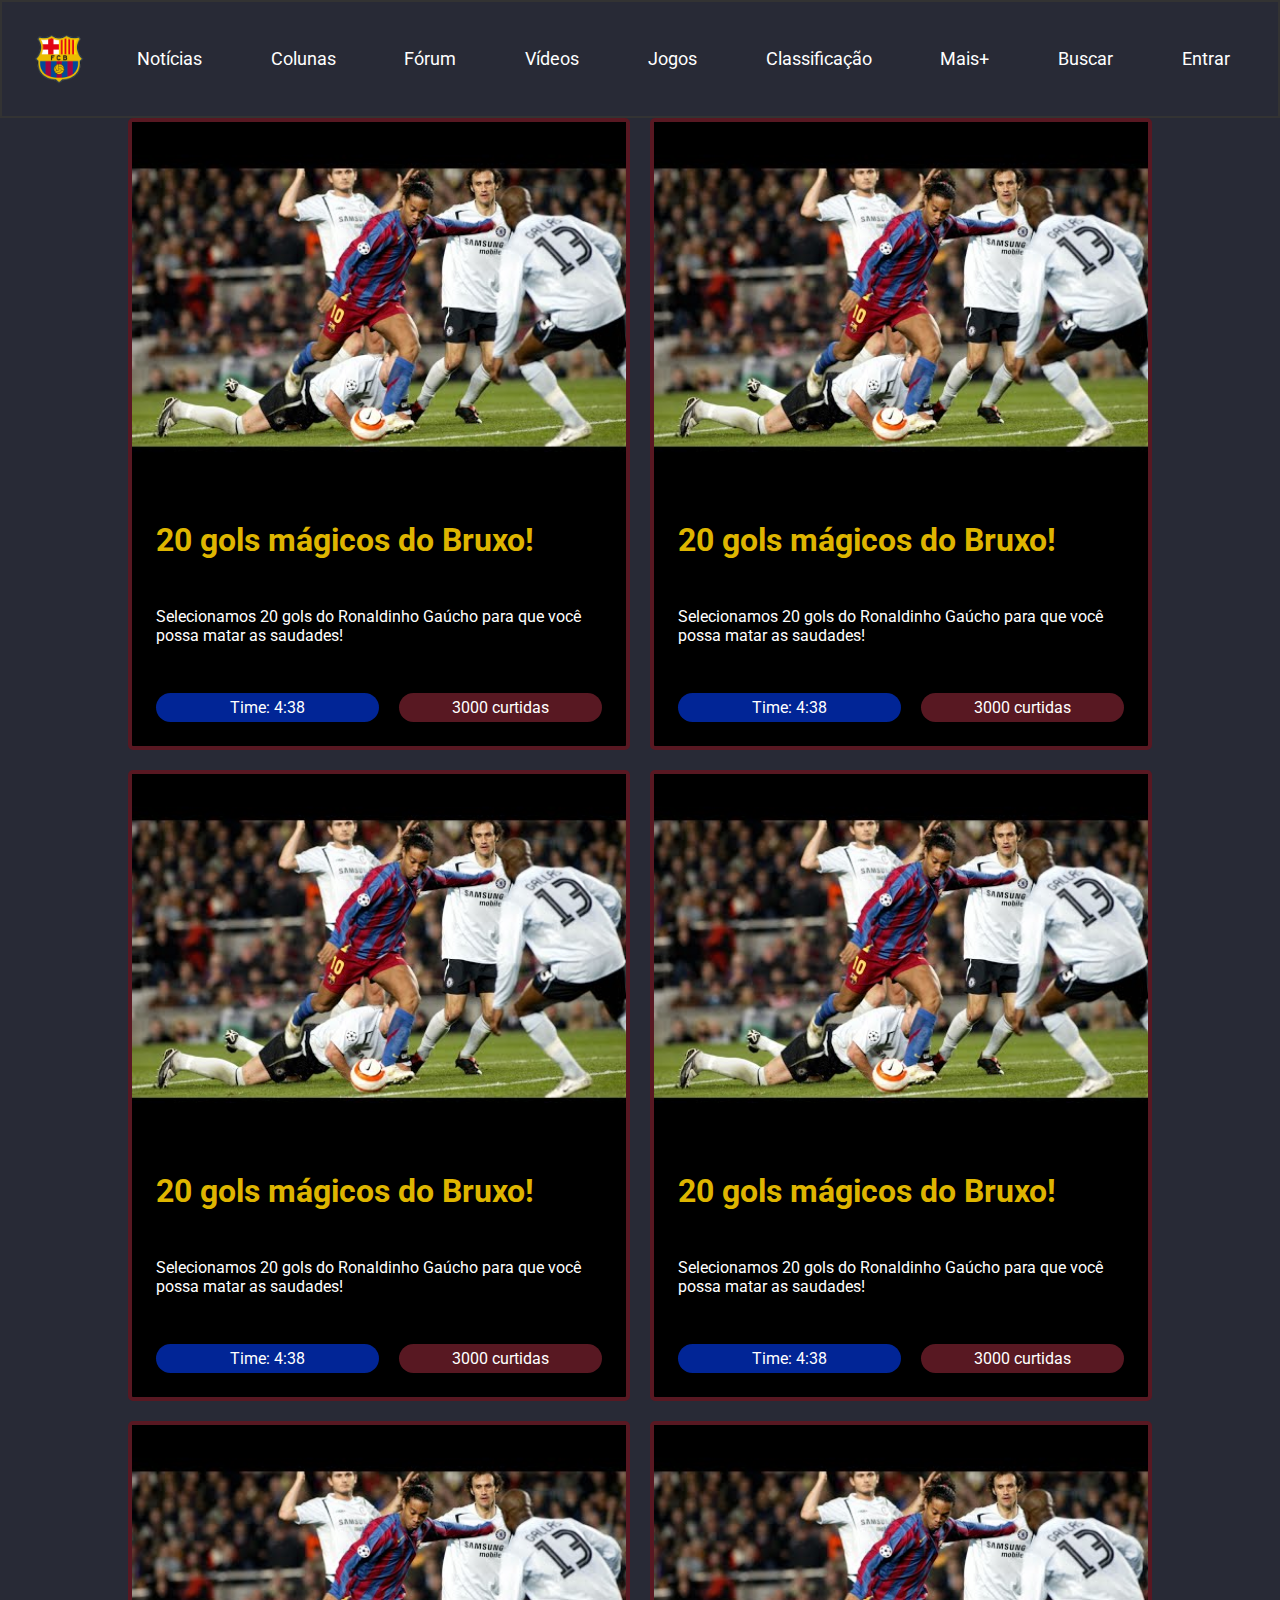
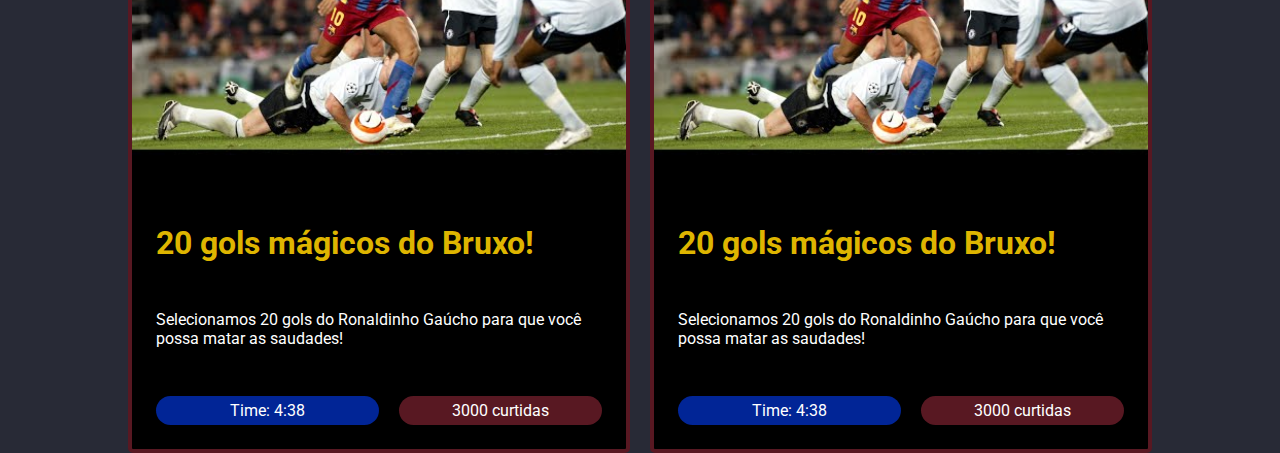
==== PageVideo/videos.html @ 74b9d0af "page-videos-css-grid" ====
<!DOCTYPE html>
<html lang="en">

<head>
  <meta charset="UTF-8">
  <meta name="viewport" content="width=device-width, initial-scale=1.0">
  <title>Meu Barça!</title>
  <link rel="stylesheet" href="style.css">
  <link rel="stylesheet" href="../styles/globalstyle.css">


  <link href="https://fonts.googleapis.com/css2?family=Roboto:ital,wght@0,500;0,700;1,300&display=swap"
    rel="stylesheet">
  <link rel="icon" href="../assents/barcelona.png" type="image/x-icon" />
</head>

<body>

  <header>
    <div class="header">
      <img src="../assents/barcelona.png" alt="Barcelona">
      <a href="../index/index.html"> Notícias</a>
      <a href="/"> Colunas</a>
      <a href="/"> Fórum</a>
      <a href="../PageVideo/videos.html"> Vídeos</a>
      <a href="/"> Jogos</a>
      <a href="/"> Classificação</a>
      <a href="/"> Mais+</a>
      <a href="/"> Buscar</a>
      <!-- Target fará com que abra em outra página -->
      <a href="/" target="_blanck"> Entrar</a>
    </div>
  </header>

  <section class="cards">
    <div class="card">
      <div class="card_image_container">
        <img src="../assents/page-videos/ronaldinho.jpg" alt="20 Gols Mágicos de Ronaldinho Gaúcho">


        <div class="card_content">
          <h1>20 gols mágicos do Bruxo!</h1>
          <p> Selecionamos 20 gols do Ronaldinho Gaúcho para que você possa matar as saudades!</p>

        </div>

        <div class="card_info">
          <p class="time">Time: 4:38</p>
          <p class="likes">3000 curtidas</p>
        </div>

      </div>
    </div>

    <div class="card">
      <div class="card_image_container">
        <img src="../assents/page-videos/ronaldinho.jpg" alt="20 Gols Mágicos de Ronaldinho Gaúcho">


        <div class="card_content">
          <h1>20 gols mágicos do Bruxo!</h1>
          <p> Selecionamos 20 gols do Ronaldinho Gaúcho para que você possa matar as saudades!</p>

        </div>

        <div class="card_info">
          <p class="time">Time: 4:38</p>
          <p class="likes">3000 curtidas</p>
        </div>

      </div>
    </div>

    <div class="card">
      <div class="card_image_container">
        <img src="../assents/page-videos/ronaldinho.jpg" alt="20 Gols Mágicos de Ronaldinho Gaúcho">


        <div class="card_content">
          <h1>20 gols mágicos do Bruxo!</h1>
          <p> Selecionamos 20 gols do Ronaldinho Gaúcho para que você possa matar as saudades!</p>

        </div>

        <div class="card_info">
          <p class="time">Time: 4:38</p>
          <p class="likes">3000 curtidas</p>
        </div>

      </div>
    </div>

    <div class="card">
      <div class="card_image_container">
        <img src="../assents/page-videos/ronaldinho.jpg" alt="20 Gols Mágicos de Ronaldinho Gaúcho">


        <div class="card_content">
          <h1>20 gols mágicos do Bruxo!</h1>
          <p> Selecionamos 20 gols do Ronaldinho Gaúcho para que você possa matar as saudades!</p>

        </div>

        <div class="card_info">
          <p class="time">Time: 4:38</p>
          <p class="likes">3000 curtidas</p>
        </div>

      </div>
    </div>

    <div class="card">
      <div class="card_image_container">
        <img src="../assents/page-videos/ronaldinho.jpg" alt="20 Gols Mágicos de Ronaldinho Gaúcho">


        <div class="card_content">
          <h1>20 gols mágicos do Bruxo!</h1>
          <p> Selecionamos 20 gols do Ronaldinho Gaúcho para que você possa matar as saudades!</p>

        </div>

        <div class="card_info">
          <p class="time">Time: 4:38</p>
          <p class="likes">3000 curtidas</p>
        </div>

      </div>
    </div>

    <div class="card">
      <div class="card_image_container">
        <img src="../assents/page-videos/ronaldinho.jpg" alt="20 Gols Mágicos de Ronaldinho Gaúcho">


        <div class="card_content">
          <h1>20 gols mágicos do Bruxo!</h1>
          <p> Selecionamos 20 gols do Ronaldinho Gaúcho para que você possa matar as saudades!</p>

        </div>

        <div class="card_info">
          <p class="time">Time: 4:38</p>
          <p class="likes">3000 curtidas</p>
        </div>

      </div>
    </div>





  </section>




</body>

</html>
---- PageVideo/style.css ----
.cards{
  max-width: 80vw;
  /* centralizar */
  margin: 0 auto;

  display:grid;
  grid-template-columns:  1fr 1fr;
  gap:20px

}

.card{
  background-color: var(--preto);
  border: 4px solid var(--grena);
  border-radius: 5px;
 
  margin: 0 auto;
  
}

.card_image_container img{
  width:100%; 
}

.card_content h1{
  color: var(--amarelo);
  padding: 24px;
  align-items: center;
}

.card_content p{
  color: var(--branco);
  padding: 24px;
}

.card_info{
  display: grid;
  grid-template-columns: 1fr 1fr;
  color: var(--branco);
  padding: 24px;
  text-align: center;
  margin-left: 110 ;

 
}

 .time {
    background-color: var(--azul);
   
    padding: 5px 20px;
    border-radius: 25px;
    
 
}

.likes {
  background-color: var(--grena);
 
  padding: 5px 20px;
  border-radius: 25px;
  margin-left: 20px;
  

}


:root {
  --grena:#581822;
  --azul: #012596;
  --amarelo: #deb500;
  --branco:#ffff;
  --preto:#000;
}
---- styles/globalstyle.css ----
*{
  margin: 0;
  padding: 0;
  border: 0;
}

body{
  background-color: #282a36;
  font-family: 'Roboto', sans-serif;
}


a{
  color: var(--amarelo)
}

.header{
  padding: 32px;
  background-color: #282a36;
  border: 2px solid #333333;
  display: flex;
  align-items: center;
  justify-content: space-between;
  
}

.header a {
 
  text-align: center;
  align-items: center;
  color: white;
  font-size:18px;
  line-height: 28px;
  margin: 0 16px;
  text-decoration: none;


}

header div a:hover{
  cursor:pointer;
  color: var(--grena);
  transition: 0.2s;
}
 header div img{
   width: 50px;
   height: 50px;

 }

:root {
  --grena:#581822;
  --azul: #012596;
  --amarelo: #deb500;
  --branco:#ffff
}

h1{
  color:var(--branco)
}
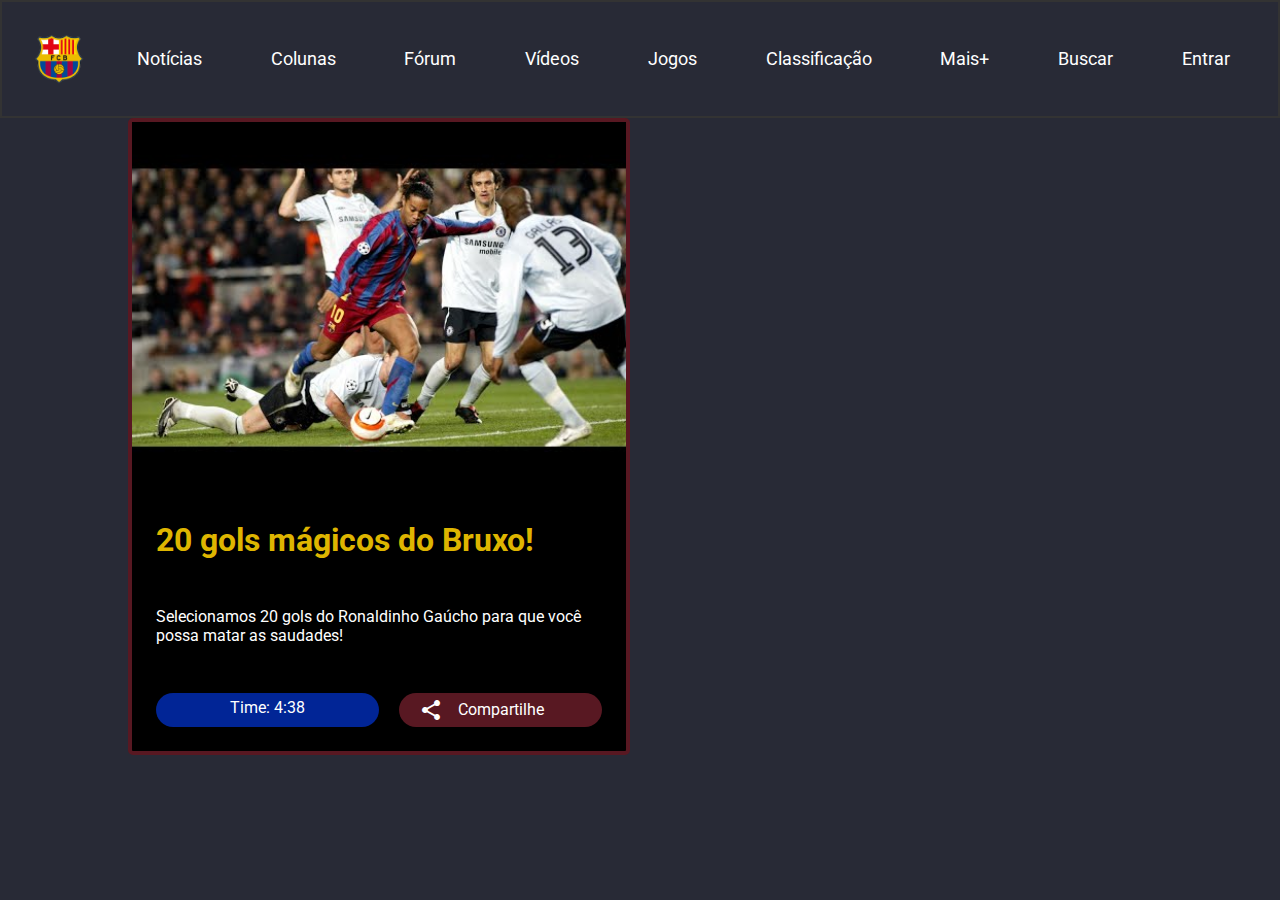
==== commit 07d69343: "modal" ====
--- a/PageVideo/videos.html
+++ b/PageVideo/videos.html
@@ -9,9 +9,11 @@
   <link rel="stylesheet" href="../styles/globalstyle.css">
 
 
+
   <link href="https://fonts.googleapis.com/css2?family=Roboto:ital,wght@0,500;0,700;1,300&display=swap"
     rel="stylesheet">
   <link rel="icon" href="../assents/barcelona.png" type="image/x-icon" />
+  <link href="https://fonts.googleapis.com/icon?family=Material+Icons" rel="stylesheet">
 </head>
 
 <body>
@@ -46,112 +48,39 @@
 
         <div class="card_info">
           <p class="time">Time: 4:38</p>
-          <p class="likes">3000 curtidas</p>
-        </div>
 
-      </div>
-    </div>
+          <div class="likes">
 
-    <div class="card">
-      <div class="card_image_container">
-        <img src="../assents/page-videos/ronaldinho.jpg" alt="20 Gols Mágicos de Ronaldinho Gaúcho">
+            <span class="material-icons">
+              share
+            </span>
+            <p>Compartilhe </p>
+          </div>
 
 
-        <div class="card_content">
-          <h1>20 gols mágicos do Bruxo!</h1>
-          <p> Selecionamos 20 gols do Ronaldinho Gaúcho para que você possa matar as saudades!</p>
-
-        </div>
-
-        <div class="card_info">
-          <p class="time">Time: 4:38</p>
-          <p class="likes">3000 curtidas</p>
-        </div>
-
-      </div>
-    </div>
-
-    <div class="card">
-      <div class="card_image_container">
-        <img src="../assents/page-videos/ronaldinho.jpg" alt="20 Gols Mágicos de Ronaldinho Gaúcho">
-
-
-        <div class="card_content">
-          <h1>20 gols mágicos do Bruxo!</h1>
-          <p> Selecionamos 20 gols do Ronaldinho Gaúcho para que você possa matar as saudades!</p>
-
-        </div>
-
-        <div class="card_info">
-          <p class="time">Time: 4:38</p>
-          <p class="likes">3000 curtidas</p>
-        </div>
-
-      </div>
-    </div>
-
-    <div class="card">
-      <div class="card_image_container">
-        <img src="../assents/page-videos/ronaldinho.jpg" alt="20 Gols Mágicos de Ronaldinho Gaúcho">
-
-
-        <div class="card_content">
-          <h1>20 gols mágicos do Bruxo!</h1>
-          <p> Selecionamos 20 gols do Ronaldinho Gaúcho para que você possa matar as saudades!</p>
-
-        </div>
-
-        <div class="card_info">
-          <p class="time">Time: 4:38</p>
-          <p class="likes">3000 curtidas</p>
-        </div>
-
-      </div>
-    </div>
-
-    <div class="card">
-      <div class="card_image_container">
-        <img src="../assents/page-videos/ronaldinho.jpg" alt="20 Gols Mágicos de Ronaldinho Gaúcho">
-
-
-        <div class="card_content">
-          <h1>20 gols mágicos do Bruxo!</h1>
-          <p> Selecionamos 20 gols do Ronaldinho Gaúcho para que você possa matar as saudades!</p>
-
-        </div>
-
-        <div class="card_info">
-          <p class="time">Time: 4:38</p>
-          <p class="likes">3000 curtidas</p>
-        </div>
-
-      </div>
-    </div>
-
-    <div class="card">
-      <div class="card_image_container">
-        <img src="../assents/page-videos/ronaldinho.jpg" alt="20 Gols Mágicos de Ronaldinho Gaúcho">
-
-
-        <div class="card_content">
-          <h1>20 gols mágicos do Bruxo!</h1>
-          <p> Selecionamos 20 gols do Ronaldinho Gaúcho para que você possa matar as saudades!</p>
-
-        </div>
-
-        <div class="card_info">
-          <p class="time">Time: 4:38</p>
-          <p class="likes">3000 curtidas</p>
         </div>
 
       </div>
     </div>
 
 
+  </section>
 
 
 
-  </section>
+  <div class="modal-overlay active">
+    <div class="modal">
+      <a class="close-modal">
+        <i class="material-icons"> cancel </i>
+      </a>
+
+      <div class="modal-content">
+
+      </div>
+    </div>
+
+
+  </div>
 
 
 
--- a/PageVideo/style.css
+++ b/PageVideo/style.css
@@ -59,10 +59,53 @@
   padding: 5px 20px;
   border-radius: 25px;
   margin-left: 20px;
+
+  display: flex;
+  align-items: center;
+  
   
 
 }
 
+.likes p {
+  margin-left: 15px;
+}
+
+/* MODAL */
+
+.modal-overlay{
+  background-color: rgba(0,0,0,0.7);
+  width:100%;
+  height: 100%;
+  position: fixed;
+  top: 0;
+
+  opacity: 0;
+  
+  /* Esconder a função do botão , quando ele não aparecer. */
+  visibility: hidden;
+}
+
+.modal{
+  background-color: var(--branco);
+  width: 90%;
+  height: 90%;
+  margin: 5vh auto;
+  position: relative;
+}
+
+.modal .close-modal{
+  color: var(--azul);
+  /* Ele se torna absoluto dentro do quadrante branco pq há um position relative no pai */
+  position: absolute;
+  right: 8px;
+  top:8px;
+  cursor: pointer;
+}
+
+.modal-overlay.active{
+  opacity: 1;
+}
 
 :root {
   --grena:#581822;
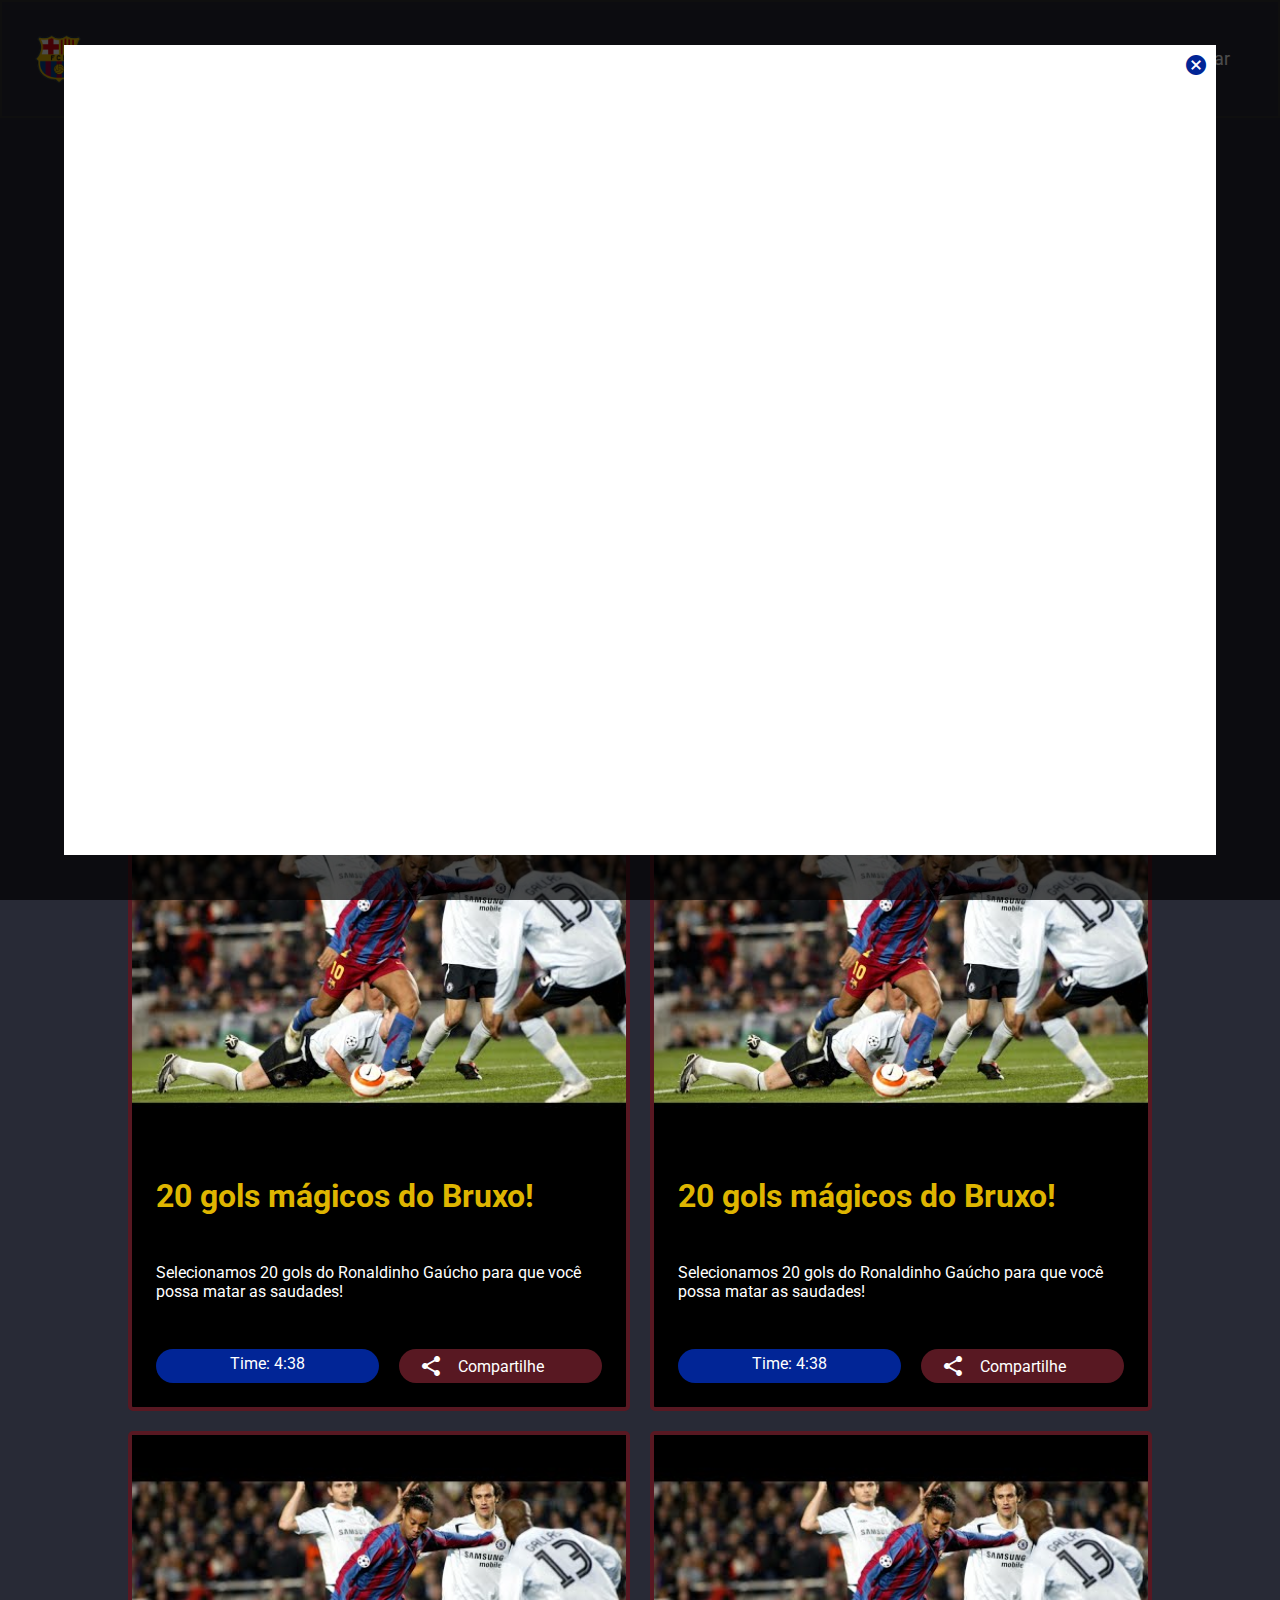
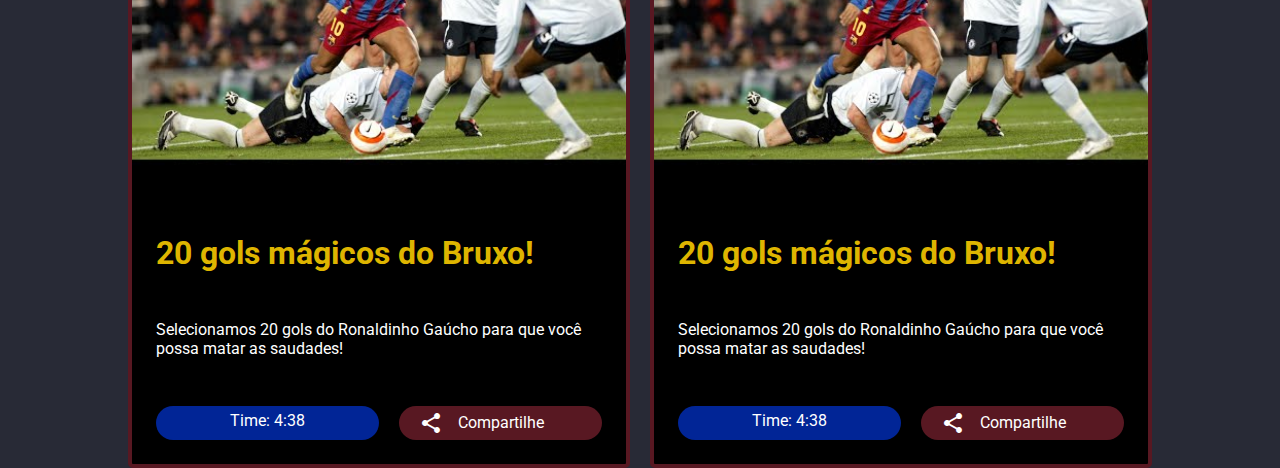
==== commit 426fee24: "controlando-modal-com-JS" ====
--- a/PageVideo/videos.html
+++ b/PageVideo/videos.html
@@ -64,6 +64,147 @@
     </div>
 
 
+    <div class="card">
+      <div class="card_image_container">
+        <img src="../assents/page-videos/ronaldinho.jpg" alt="20 Gols Mágicos de Ronaldinho Gaúcho">
+
+
+        <div class="card_content">
+          <h1>20 gols mágicos do Bruxo!</h1>
+          <p> Selecionamos 20 gols do Ronaldinho Gaúcho para que você possa matar as saudades!</p>
+
+        </div>
+
+        <div class="card_info">
+          <p class="time">Time: 4:38</p>
+
+          <div class="likes">
+
+            <span class="material-icons">
+              share
+            </span>
+            <p>Compartilhe </p>
+          </div>
+
+
+        </div>
+
+      </div>
+    </div>
+
+    <div class="card">
+      <div class="card_image_container">
+        <img src="../assents/page-videos/ronaldinho.jpg" alt="20 Gols Mágicos de Ronaldinho Gaúcho">
+
+
+        <div class="card_content">
+          <h1>20 gols mágicos do Bruxo!</h1>
+          <p> Selecionamos 20 gols do Ronaldinho Gaúcho para que você possa matar as saudades!</p>
+
+        </div>
+
+        <div class="card_info">
+          <p class="time">Time: 4:38</p>
+
+          <div class="likes">
+
+            <span class="material-icons">
+              share
+            </span>
+            <p>Compartilhe </p>
+          </div>
+
+
+        </div>
+
+      </div>
+    </div>
+
+    <div class="card">
+      <div class="card_image_container">
+        <img src="../assents/page-videos/ronaldinho.jpg" alt="20 Gols Mágicos de Ronaldinho Gaúcho">
+
+
+        <div class="card_content">
+          <h1>20 gols mágicos do Bruxo!</h1>
+          <p> Selecionamos 20 gols do Ronaldinho Gaúcho para que você possa matar as saudades!</p>
+
+        </div>
+
+        <div class="card_info">
+          <p class="time">Time: 4:38</p>
+
+          <div class="likes">
+
+            <span class="material-icons">
+              share
+            </span>
+            <p>Compartilhe </p>
+          </div>
+
+
+        </div>
+
+      </div>
+    </div>
+
+    <div class="card">
+      <div class="card_image_container">
+        <img src="../assents/page-videos/ronaldinho.jpg" alt="20 Gols Mágicos de Ronaldinho Gaúcho">
+
+
+        <div class="card_content">
+          <h1>20 gols mágicos do Bruxo!</h1>
+          <p> Selecionamos 20 gols do Ronaldinho Gaúcho para que você possa matar as saudades!</p>
+
+        </div>
+
+        <div class="card_info">
+          <p class="time">Time: 4:38</p>
+
+          <div class="likes">
+
+            <span class="material-icons">
+              share
+            </span>
+            <p>Compartilhe </p>
+          </div>
+
+
+        </div>
+
+      </div>
+    </div>
+
+    <div class="card">
+      <div class="card_image_container">
+        <img src="../assents/page-videos/ronaldinho.jpg" alt="20 Gols Mágicos de Ronaldinho Gaúcho">
+
+
+        <div class="card_content">
+          <h1>20 gols mágicos do Bruxo!</h1>
+          <p> Selecionamos 20 gols do Ronaldinho Gaúcho para que você possa matar as saudades!</p>
+
+        </div>
+
+        <div class="card_info">
+          <p class="time">Time: 4:38</p>
+
+          <div class="likes">
+
+            <span class="material-icons">
+              share
+            </span>
+            <p>Compartilhe </p>
+          </div>
+
+
+        </div>
+
+      </div>
+    </div>
+
+
   </section>
 
 
@@ -83,7 +224,7 @@
   </div>
 
 
-
+  <script src="script.js"></script>
 
 </body>
 
--- a/PageVideo/style.css
+++ b/PageVideo/style.css
@@ -81,7 +81,7 @@
   top: 0;
 
   opacity: 0;
-  
+
   /* Esconder a função do botão , quando ele não aparecer. */
   visibility: hidden;
 }
@@ -105,6 +105,7 @@
 
 .modal-overlay.active{
   opacity: 1;
+  visibility: visible;
 }
 
 :root {
